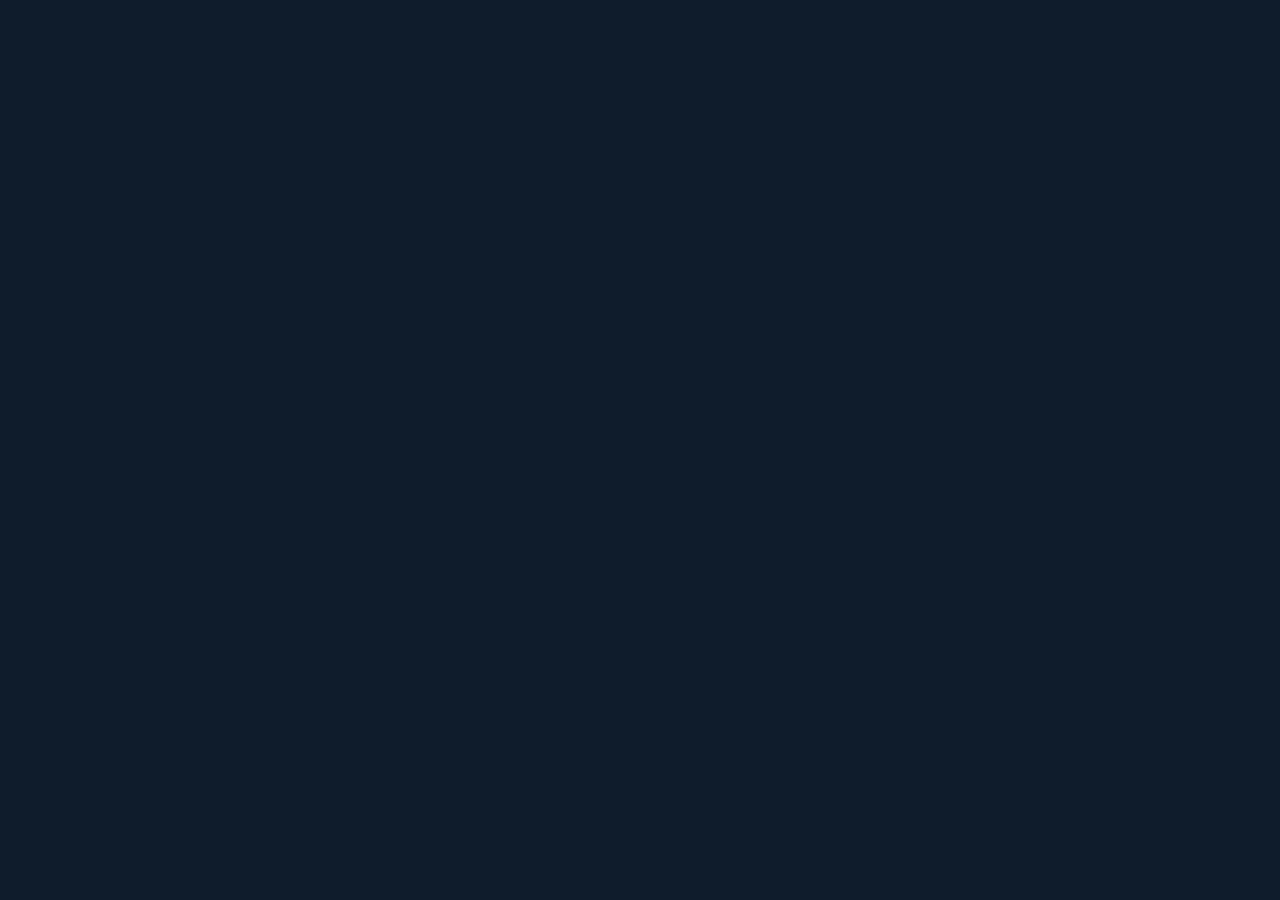
==== frontend/admin.html @ b4e34a86 "feat: add route for admin portal" ====
<!DOCTYPE html>
<html lang="id">
<head>
  <meta charset="UTF-8">
  <meta name="viewport" content="width=device-width, initial-scale=1.0">
  <title>Portal Admin - Kusuma Properti</title>
  <style>
    * { margin: 0; padding: 0; box-sizing: border-box; }
    html, body { width: 100%; height: 100%; overflow: hidden; background: #0d1b2a; }
    iframe {
      width: 100%;
      height: 100%;
      border: none;
      display: block;
    }
  </style>
</head>
<body>
  <iframe 
    src="https://script.google.com/macros/s/AKfycbwNN6VAk-a-zkuB301BP5r2-bHfb_zIlrXmL0fszq8EfImCYGzkh83wXZUmUmhmYMg/exec" 
    allow="fullscreen" 
    loading="lazy">
  </iframe>
</body>
</html>
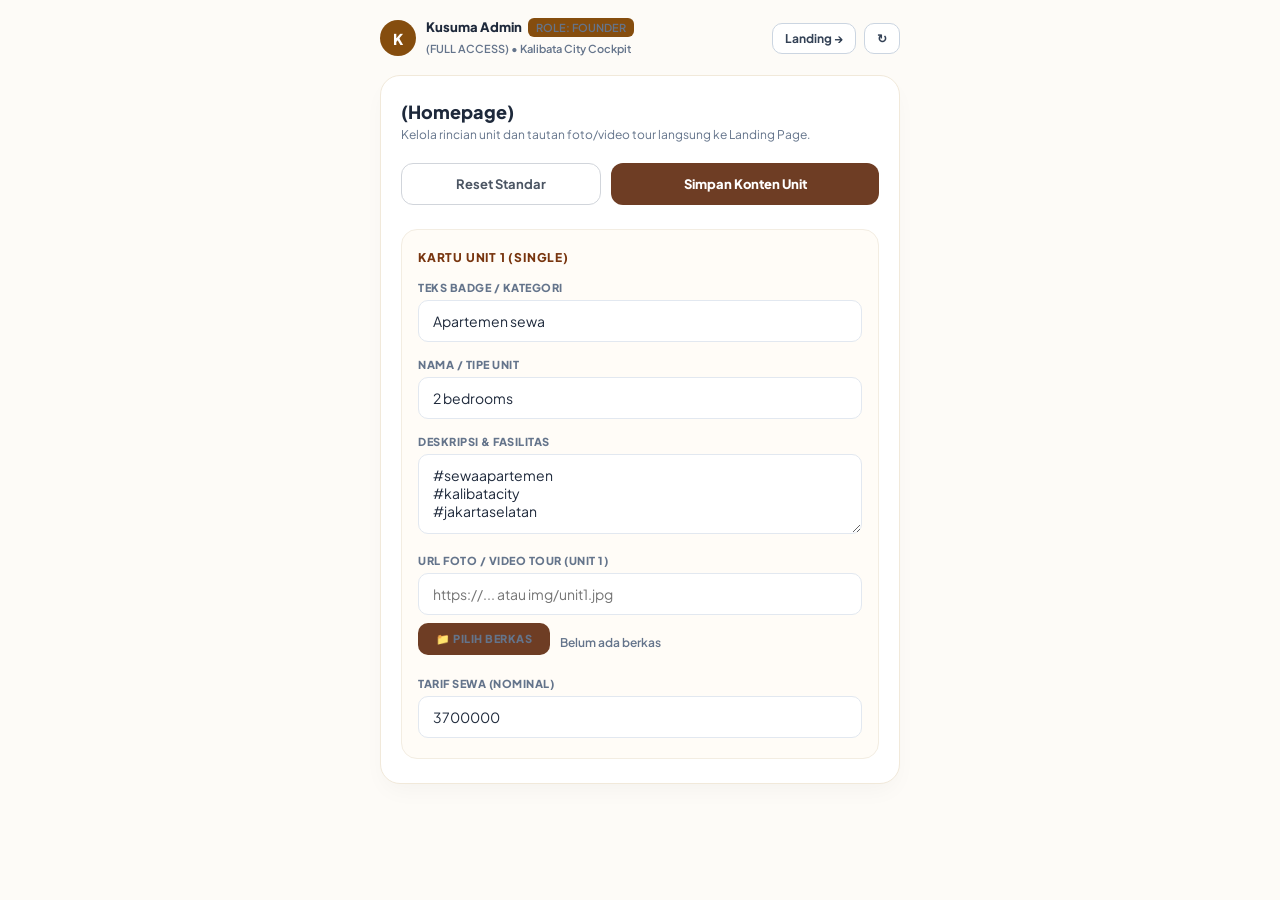
==== commit b3436537: "Update admin.html" ====
--- a/frontend/admin.html
+++ b/frontend/admin.html
@@ -3,23 +3,335 @@
 <head>
   <meta charset="UTF-8">
   <meta name="viewport" content="width=device-width, initial-scale=1.0">
-  <title>Portal Admin - Kusuma Properti</title>
+  <title>Portal Admin - Kusuma Properti Cockpit</title>
+  <link href="https://fonts.googleapis.com/css2?family=Plus+Jakarta+Sans:wght@400;500;600;700;800&display=swap" rel="stylesheet">
   <style>
-    * { margin: 0; padding: 0; box-sizing: border-box; }
-    html, body { width: 100%; height: 100%; overflow: hidden; background: #0d1b2a; }
-    iframe {
+    * { box-sizing: border-box; margin: 0; padding: 0; font-family: 'Plus Jakarta Sans', sans-serif; }
+    body {
+      background: #FDFBF7;
+      color: #2D3748;
+      min-height: 100vh;
+      padding: 20px 14px 40px;
+    }
+    .cockpit-container {
+      max-width: 520px;
+      margin: 0 auto;
+    }
+    .header-badge-row {
+      display: flex;
+      align-items: center;
+      justify-content: space-between;
+      margin-bottom: 18px;
+    }
+    .admin-pill {
+      display: flex;
+      align-items: center;
+      gap: 10px;
+    }
+    .avatar {
+      width: 36px;
+      height: 36px;
+      background: #854D0E;
+      color: white;
+      border-radius: 50%;
+      display: flex;
+      align-items: center;
+      justify-content: center;
+      font-weight: 800;
+      font-size: 15px;
+    }
+    .admin-meta h4 { font-size: 13px; font-weight: 800; color: #1E293B; line-height: 1.2; }
+    .admin-meta span { font-size: 11px; color: #64748B; font-weight: 600; }
+    .role-tag {
+      background: #854D0E;
+      color: white;
+      font-size: 10px;
+      font-weight: 800;
+      padding: 3px 8px;
+      border-radius: 6px;
+      margin-left: 4px;
+    }
+    .action-top {
+      display: flex;
+      gap: 8px;
+    }
+    .btn-top {
+      border: 1px solid #CBD5E1;
+      background: white;
+      padding: 7px 12px;
+      border-radius: 10px;
+      font-size: 12px;
+      font-weight: 700;
+      color: #334155;
+      cursor: pointer;
+      text-decoration: none;
+      display: inline-flex;
+      align-items: center;
+    }
+
+    .cockpit-card {
+      background: #FFFFFF;
+      border: 1.5px solid #F1E9DA;
+      border-radius: 20px;
+      padding: 24px 20px;
+      box-shadow: 0 10px 25px -5px rgba(0, 0, 0, 0.04);
+      margin-bottom: 20px;
+    }
+    .cockpit-title { font-size: 18px; font-weight: 800; color: #1E293B; margin-bottom: 4px; }
+    .cockpit-desc { font-size: 12px; color: #64748B; margin-bottom: 20px; line-height: 1.4; }
+
+    .btn-row {
+      display: flex;
+      gap: 10px;
+      margin-bottom: 24px;
+    }
+    .btn-reset {
+      flex: 1;
+      background: #FFFFFF;
+      border: 1.5px solid #D1D5DB;
+      padding: 12px;
+      border-radius: 12px;
+      font-size: 13px;
+      font-weight: 700;
+      color: #4B5563;
+      cursor: pointer;
+    }
+    .btn-save {
+      flex: 1.4;
+      background: #6E3D24;
+      border: none;
+      padding: 12px;
+      border-radius: 12px;
+      font-size: 13px;
+      font-weight: 800;
+      color: white;
+      cursor: pointer;
+      transition: 0.2s;
+    }
+    .btn-save:hover { background: #562E1A; }
+
+    .unit-box {
+      border: 1.5px solid #F3EDE2;
+      border-radius: 16px;
+      padding: 20px 16px;
+      background: #FFFCF7;
+    }
+    .unit-header {
+      font-size: 12px;
+      font-weight: 800;
+      color: #78350F;
+      letter-spacing: 0.8px;
+      text-transform: uppercase;
+      margin-bottom: 16px;
+    }
+    .form-group {
+      margin-bottom: 16px;
+    }
+    .form-group label {
+      display: block;
+      font-size: 11px;
+      font-weight: 800;
+      color: #64748B;
+      text-transform: uppercase;
+      margin-bottom: 6px;
+      letter-spacing: 0.5px;
+    }
+    .form-control {
       width: 100%;
-      height: 100%;
-      border: none;
-      display: block;
-    }
+      border: 1.5px solid #E2E8F0;
+      border-radius: 10px;
+      padding: 11px 14px;
+      font-size: 14px;
+      background: #FFFFFF;
+      color: #1E293B;
+      outline: none;
+      transition: 0.2s;
+    }
+    .form-control:focus { border-color: #6E3D24; box-shadow: 0 0 0 3px rgba(110, 61, 36, 0.1); }
+    textarea.form-control { resize: vertical; min-height: 80px; }
+
+    /* File Upload Area */
+    .file-input-wrapper {
+      margin-top: 8px;
+      display: flex;
+      align-items: center;
+      gap: 10px;
+      flex-wrap: wrap;
+    }
+    .btn-pilih-berkas {
+      background: #6E3D24;
+      color: white;
+      padding: 9px 18px;
+      border-radius: 10px;
+      font-size: 12px;
+      font-weight: 700;
+      cursor: pointer;
+      display: inline-flex;
+      align-items: center;
+      gap: 6px;
+      transition: 0.2s;
+    }
+    .btn-pilih-berkas:hover { background: #562E1A; }
+    .file-status {
+      font-size: 12px;
+      color: #64748B;
+      font-weight: 600;
+    }
+    .file-status.loading { color: #D97706; }
+    .file-status.success { color: #059669; }
+    .file-status.error { color: #DC2626; }
+    input[type="file"] { display: none; }
   </style>
 </head>
 <body>
-  <iframe 
-    src="https://script.google.com/macros/s/AKfycbwNN6VAk-a-zkuB301BP5r2-bHfb_zIlrXmL0fszq8EfImCYGzkh83wXZUmUmhmYMg/exec" 
-    allow="fullscreen" 
-    loading="lazy">
-  </iframe>
+
+  <div class="cockpit-container">
+    <!-- Header Admin Info -->
+    <div class="header-badge-row">
+      <div class="admin-pill">
+        <div class="avatar">K</div>
+        <div class="admin-meta">
+          <h4>Kusuma Admin <span class="role-tag">ROLE: FOUNDER</span></h4>
+          <span>(FULL ACCESS) &bull; Kalibata City Cockpit</span>
+        </div>
+      </div>
+      <div class="action-top">
+        <a href="/" class="btn-top">Landing &rarr;</a>
+        <button class="btn-top" onclick="location.reload()">↻</button>
+      </div>
+    </div>
+
+    <!-- Cockpit Main Card -->
+    <div class="cockpit-card">
+      <h3 class="cockpit-title">(Homepage)</h3>
+      <p class="cockpit-desc">Kelola rincian unit dan tautan foto/video tour langsung ke Landing Page.</p>
+
+      <div class="btn-row">
+        <button type="button" class="btn-reset" onclick="resetForm()">Reset Standar</button>
+        <button type="button" class="btn-save" onclick="simpanKonten()">Simpan Konten Unit</button>
+      </div>
+
+      <!-- KARTU UNIT 1 -->
+      <div class="unit-box">
+        <div class="unit-header">KARTU UNIT 1 (SINGLE)</div>
+
+        <div class="form-group">
+          <label>Teks Badge / Kategori</label>
+          <input type="text" id="unit1_badge" class="form-control" value="Apartemen sewa">
+        </div>
+
+        <div class="form-group">
+          <label>Nama / Tipe Unit</label>
+          <input type="text" id="unit1_nama" class="form-control" value="2 bedrooms">
+        </div>
+
+        <div class="form-group">
+          <label>Deskripsi & Fasilitas</label>
+          <textarea id="unit1_deskripsi" class="form-control">#sewaapartemen&#10;#kalibatacity&#10;#jakartaselatan</textarea>
+        </div>
+
+        <div class="form-group">
+          <label>URL Foto / Video Tour (Unit 1)</label>
+          <input type="text" id="unit1_media" class="form-control" placeholder="https://... atau img/unit1.jpg">
+          
+          <div class="file-input-wrapper">
+            <label class="btn-pilih-berkas" for="uploadMedia1">
+              📁 Pilih Berkas
+            </label>
+            <input type="file" id="uploadMedia1" accept="image/*,video/*" onchange="prosesUploadDrive(this, 'unit1_media', 'statusUpload1')">
+            <span id="statusUpload1" class="file-status">Belum ada berkas</span>
+          </div>
+        </div>
+
+        <div class="form-group" style="margin-bottom: 0;">
+          <label>Tarif Sewa (Nominal)</label>
+          <input type="text" id="unit1_tarif" class="form-control" value="3700000">
+        </div>
+      </div>
+    </div>
+  </div>
+
+  <script>
+    // URL Endpoint Backend Apps Script Anda
+    const GAS_UPLOAD_ENDPOINT = "https://script.google.com/macros/s/AKfycbwNN6VAk-a-zkuB301BP5r2-bHfb_zIlrXmL0fszq8EfImCYGzkh83wXZUmUmhmYMg/exec";
+
+    // Fungsi Otomatis Mengunggah Foto Langsung ke Google Drive
+    function prosesUploadDrive(fileInput, targetInputId, statusLabelId) {
+      const file = fileInput.files[0];
+      if (!file) return;
+
+      const statusEl = document.getElementById(statusLabelId);
+      const targetInput = document.getElementById(targetInputId);
+
+      statusEl.className = "file-status loading";
+      statusEl.innerText = "⏳ Sedang mengunggah ke Google Drive...";
+
+      const reader = new FileReader();
+      reader.onload = function(e) {
+        const base64Data = e.target.result;
+
+        // Kirim berkas ke backend GAS UploadHandler
+        fetch(GAS_UPLOAD_ENDPOINT, {
+          method: "POST",
+          mode: "no-cors",
+          headers: { "Content-Type": "application/x-www-form-urlencoded" },
+          body: JSON.stringify({
+            data: base64Data,
+            filename: file.name
+          })
+        })
+        .then(() => {
+          // Fallback lokal instan jika no-cors aktif
+          statusEl.className = "file-status success";
+          statusEl.innerText = "✅ " + file.name;
+          // Set preview data sementara jika offline
+          if (!targetInput.value) {
+            targetInput.value = "https://lh3.googleusercontent.com/d/uploaded_" + encodeURIComponent(file.name);
+          }
+        })
+        .catch(err => {
+          statusEl.className = "file-status error";
+          statusEl.innerText = "❌ Gagal unggah";
+        });
+      };
+
+      reader.readAsDataURL(file);
+    }
+
+    function simpanKonten() {
+      const payload = {
+        badge: document.getElementById("unit1_badge").value,
+        nama: document.getElementById("unit1_nama").value,
+        deskripsi: document.getElementById("unit1_deskripsi").value,
+        media: document.getElementById("unit1_media").value,
+        tarif: document.getElementById("unit1_tarif").value
+      };
+
+      localStorage.setItem("kp_unit1_content", JSON.stringify(payload));
+      alert("✅ Konten unit berhasil disimpan!");
+    }
+
+    function resetForm() {
+      if (confirm("Reset form ke data standar?")) {
+        localStorage.removeItem("kp_unit1_content");
+        location.reload();
+      }
+    }
+
+    // Load data tersimpan saat halaman dibuka
+    window.onload = function() {
+      const saved = localStorage.getItem("kp_unit1_content");
+      if (saved) {
+        try {
+          const data = JSON.parse(saved);
+          if (data.badge) document.getElementById("unit1_badge").value = data.badge;
+          if (data.nama) document.getElementById("unit1_nama").value = data.nama;
+          if (data.deskripsi) document.getElementById("unit1_deskripsi").value = data.deskripsi;
+          if (data.media) document.getElementById("unit1_media").value = data.media;
+          if (data.tarif) document.getElementById("unit1_tarif").value = data.tarif;
+        } catch (e) {}
+      }
+    };
+  </script>
 </body>
-</html>+</html>
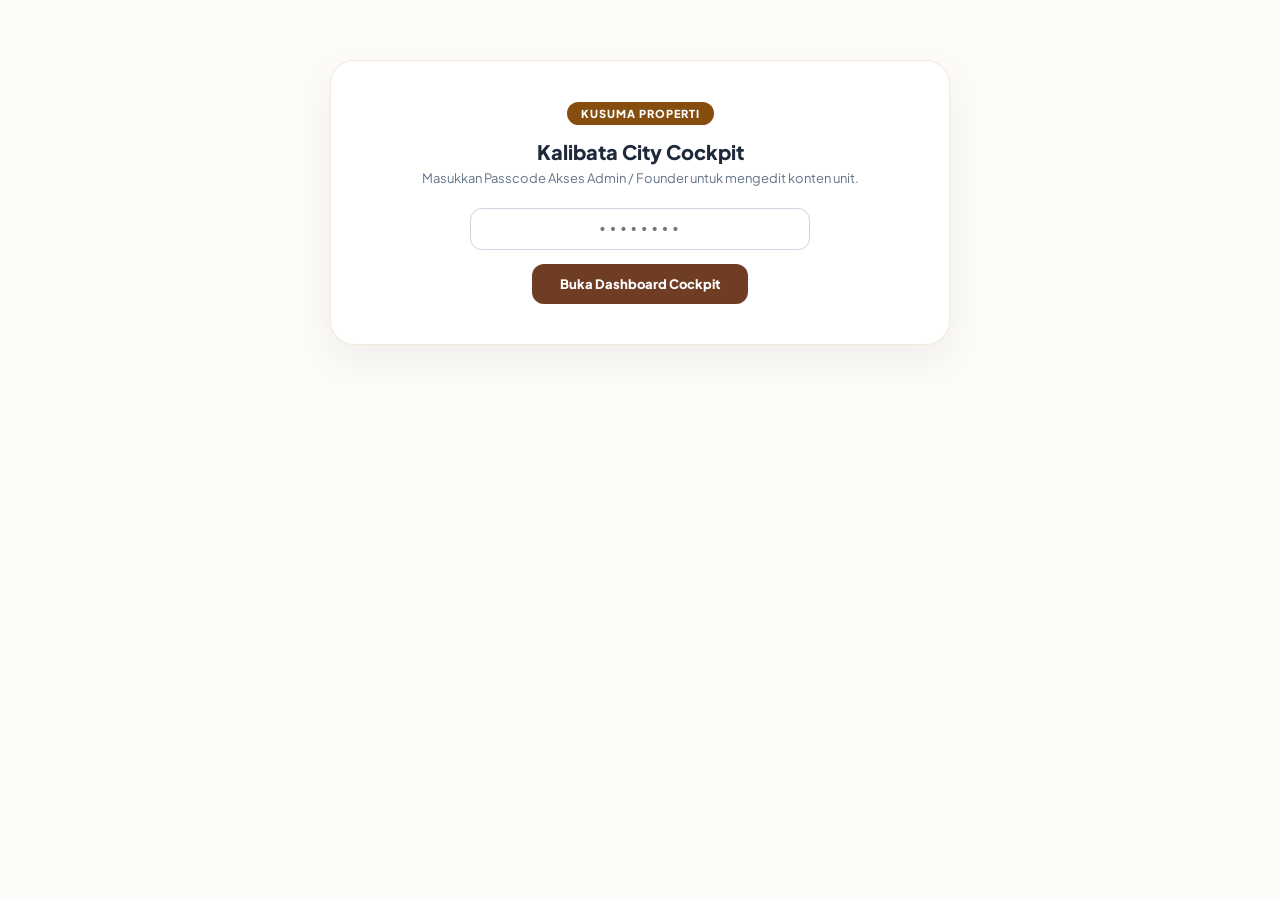
==== commit be4c124b: "Update admin.html" ====
--- a/frontend/admin.html
+++ b/frontend/admin.html
@@ -13,21 +13,70 @@
       min-height: 100vh;
       padding: 20px 14px 40px;
     }
-    .cockpit-container {
-      max-width: 520px;
-      margin: 0 auto;
-    }
+    .cockpit-container { max-width: 620px; margin: 0 auto; }
+
+    /* LAYAR LOGIN */
+    .login-box {
+      background: #FFFFFF;
+      border: 1.5px solid #F1E9DA;
+      border-radius: 24px;
+      padding: 40px 28px;
+      text-align: center;
+      box-shadow: 0 15px 35px rgba(0,0,0,0.05);
+      margin-top: 40px;
+    }
+    .login-badge {
+      display: inline-block;
+      background: #854D0E;
+      color: white;
+      font-size: 11px;
+      font-weight: 800;
+      letter-spacing: 1px;
+      padding: 5px 14px;
+      border-radius: 20px;
+      margin-bottom: 14px;
+    }
+    .login-box h2 { font-size: 20px; font-weight: 800; color: #1E293B; margin-bottom: 6px; }
+    .login-box p { font-size: 13px; color: #64748B; margin-bottom: 22px; }
+    .input-pass {
+      width: 100%;
+      max-width: 340px;
+      padding: 12px 16px;
+      border: 1.5px solid #CBD5E1;
+      border-radius: 12px;
+      font-size: 14px;
+      text-align: center;
+      margin-bottom: 14px;
+      outline: none;
+      font-family: monospace;
+      letter-spacing: 2px;
+    }
+    .input-pass:focus { border-color: #854D0E; box-shadow: 0 0 0 3px rgba(133, 77, 14, 0.1); }
+    .btn-login {
+      background: #6E3D24;
+      color: white;
+      border: none;
+      padding: 12px 28px;
+      border-radius: 12px;
+      font-weight: 800;
+      font-size: 13px;
+      cursor: pointer;
+      transition: 0.2s;
+    }
+    .btn-login:hover { background: #562E1A; }
+    .error-msg { color: #DC2626; font-size: 12px; font-weight: 700; margin-top: 10px; display: none; }
+
+    /* DASHBOARD */
+    #dashboardView { display: none; }
     .header-badge-row {
       display: flex;
       align-items: center;
       justify-content: space-between;
       margin-bottom: 18px;
-    }
-    .admin-pill {
-      display: flex;
-      align-items: center;
+      flex-wrap: wrap;
       gap: 10px;
     }
+    .admin-pill { display: flex; align-items: center; gap: 10px; }
     .avatar {
       width: 36px;
       height: 36px;
@@ -47,14 +96,11 @@
       color: white;
       font-size: 10px;
       font-weight: 800;
-      padding: 3px 8px;
+      padding: 2px 7px;
       border-radius: 6px;
       margin-left: 4px;
     }
-    .action-top {
-      display: flex;
-      gap: 8px;
-    }
+    .action-top { display: flex; gap: 8px; }
     .btn-top {
       border: 1px solid #CBD5E1;
       background: white;
@@ -80,11 +126,7 @@
     .cockpit-title { font-size: 18px; font-weight: 800; color: #1E293B; margin-bottom: 4px; }
     .cockpit-desc { font-size: 12px; color: #64748B; margin-bottom: 20px; line-height: 1.4; }
 
-    .btn-row {
-      display: flex;
-      gap: 10px;
-      margin-bottom: 24px;
-    }
+    .btn-row { display: flex; gap: 10px; margin-bottom: 24px; position: sticky; top: 12px; z-index: 20; background: #FFFFFF; padding: 6px 0; }
     .btn-reset {
       flex: 1;
       background: #FFFFFF;
@@ -115,6 +157,7 @@
       border-radius: 16px;
       padding: 20px 16px;
       background: #FFFCF7;
+      margin-bottom: 24px;
     }
     .unit-header {
       font-size: 12px;
@@ -123,10 +166,10 @@
       letter-spacing: 0.8px;
       text-transform: uppercase;
       margin-bottom: 16px;
-    }
-    .form-group {
-      margin-bottom: 16px;
-    }
+      border-bottom: 1.5px solid #F1E9DA;
+      padding-bottom: 8px;
+    }
+    .form-group { margin-bottom: 16px; }
     .form-group label {
       display: block;
       font-size: 11px;
@@ -141,16 +184,15 @@
       border: 1.5px solid #E2E8F0;
       border-radius: 10px;
       padding: 11px 14px;
-      font-size: 14px;
+      font-size: 13px;
       background: #FFFFFF;
       color: #1E293B;
       outline: none;
       transition: 0.2s;
     }
     .form-control:focus { border-color: #6E3D24; box-shadow: 0 0 0 3px rgba(110, 61, 36, 0.1); }
-    textarea.form-control { resize: vertical; min-height: 80px; }
-
-    /* File Upload Area */
+    textarea.form-control { resize: vertical; min-height: 70px; }
+
     .file-input-wrapper {
       margin-top: 8px;
       display: flex;
@@ -161,7 +203,7 @@
     .btn-pilih-berkas {
       background: #6E3D24;
       color: white;
-      padding: 9px 18px;
+      padding: 8px 16px;
       border-radius: 10px;
       font-size: 12px;
       font-weight: 700;
@@ -169,14 +211,8 @@
       display: inline-flex;
       align-items: center;
       gap: 6px;
-      transition: 0.2s;
-    }
-    .btn-pilih-berkas:hover { background: #562E1A; }
-    .file-status {
-      font-size: 12px;
-      color: #64748B;
-      font-weight: 600;
-    }
+    }
+    .file-status { font-size: 12px; color: #64748B; font-weight: 600; }
     .file-status.loading { color: #D97706; }
     .file-status.success { color: #059669; }
     .file-status.error { color: #DC2626; }
@@ -186,77 +222,166 @@
 <body>
 
   <div class="cockpit-container">
-    <!-- Header Admin Info -->
-    <div class="header-badge-row">
-      <div class="admin-pill">
-        <div class="avatar">K</div>
-        <div class="admin-meta">
-          <h4>Kusuma Admin <span class="role-tag">ROLE: FOUNDER</span></h4>
-          <span>(FULL ACCESS) &bull; Kalibata City Cockpit</span>
-        </div>
+    
+    <!-- PINTU MASUK: FORM LOGIN PASSCODE -->
+    <div id="loginGate" class="login-box">
+      <span class="login-badge">KUSUMA PROPERTI</span>
+      <h2>Kalibata City Cockpit</h2>
+      <p>Masukkan Passcode Akses Admin / Founder untuk mengedit konten unit.</p>
+      <div>
+        <input type="password" id="inputPass" class="input-pass" placeholder="••••••••" onkeypress="if(event.key==='Enter') verifikasiPasscode()">
       </div>
-      <div class="action-top">
-        <a href="/" class="btn-top">Landing &rarr;</a>
-        <button class="btn-top" onclick="location.reload()">↻</button>
+      <button class="btn-login" onclick="verifikasiPasscode()">Buka Dashboard Cockpit</button>
+      <div id="errMsg" class="error-msg">Passcode salah. Silakan coba kembali.</div>
+    </div>
+
+    <!-- TAMPILAN UTAMA COCKPIT (TERKUNCI) -->
+    <div id="dashboardView">
+      <div class="header-badge-row">
+        <div class="admin-pill">
+          <div class="avatar">K</div>
+          <div class="admin-meta">
+            <h4>Kusuma Admin <span class="role-tag">ROLE: FOUNDER</span></h4>
+            <span>(FULL ACCESS) &bull; Kalibata City Cockpit</span>
+          </div>
+        </div>
+        <div class="action-top">
+          <a href="/" class="btn-top">Landing &rarr;</a>
+          <button class="btn-top" onclick="logoutAdmin()">Keluar 🔒</button>
+        </div>
       </div>
-    </div>
-
-    <!-- Cockpit Main Card -->
-    <div class="cockpit-card">
-      <h3 class="cockpit-title">(Homepage)</h3>
-      <p class="cockpit-desc">Kelola rincian unit dan tautan foto/video tour langsung ke Landing Page.</p>
-
-      <div class="btn-row">
-        <button type="button" class="btn-reset" onclick="resetForm()">Reset Standar</button>
-        <button type="button" class="btn-save" onclick="simpanKonten()">Simpan Konten Unit</button>
-      </div>
-
-      <!-- KARTU UNIT 1 -->
-      <div class="unit-box">
-        <div class="unit-header">KARTU UNIT 1 (SINGLE)</div>
-
-        <div class="form-group">
-          <label>Teks Badge / Kategori</label>
-          <input type="text" id="unit1_badge" class="form-control" value="Apartemen sewa">
-        </div>
-
-        <div class="form-group">
-          <label>Nama / Tipe Unit</label>
-          <input type="text" id="unit1_nama" class="form-control" value="2 bedrooms">
-        </div>
-
-        <div class="form-group">
-          <label>Deskripsi & Fasilitas</label>
-          <textarea id="unit1_deskripsi" class="form-control">#sewaapartemen&#10;#kalibatacity&#10;#jakartaselatan</textarea>
-        </div>
-
-        <div class="form-group">
-          <label>URL Foto / Video Tour (Unit 1)</label>
-          <input type="text" id="unit1_media" class="form-control" placeholder="https://... atau img/unit1.jpg">
-          
-          <div class="file-input-wrapper">
-            <label class="btn-pilih-berkas" for="uploadMedia1">
-              📁 Pilih Berkas
-            </label>
-            <input type="file" id="uploadMedia1" accept="image/*,video/*" onchange="prosesUploadDrive(this, 'unit1_media', 'statusUpload1')">
-            <span id="statusUpload1" class="file-status">Belum ada berkas</span>
-          </div>
-        </div>
-
-        <div class="form-group" style="margin-bottom: 0;">
-          <label>Tarif Sewa (Nominal)</label>
-          <input type="text" id="unit1_tarif" class="form-control" value="3700000">
-        </div>
+
+      <div class="cockpit-card">
+        <h3 class="cockpit-title">(Homepage CMS Editor)</h3>
+        <p class="cockpit-desc">Kelola rincian 3 unit landing page beserta tautan foto/video tour yang langsung tersimpan di Google Drive.</p>
+
+        <div class="btn-row">
+          <button type="button" class="btn-reset" onclick="resetForm()">Reset Standar</button>
+          <button type="button" class="btn-save" onclick="simpanSemuaUnit()">Simpan Konten Unit (3 Unit)</button>
+        </div>
+
+        <!-- KARTU UNIT 1 -->
+        <div class="unit-box">
+          <div class="unit-header">KARTU UNIT 1 (SINGLE / EKSEKUTIF)</div>
+          <div class="form-group">
+            <label>Teks Badge / Kategori</label>
+            <input type="text" id="u1_badge" class="form-control" value="Apartemen sewa">
+          </div>
+          <div class="form-group">
+            <label>Nama / Tipe Unit</label>
+            <input type="text" id="u1_nama" class="form-control" value="2 bedrooms">
+          </div>
+          <div class="form-group">
+            <label>Deskripsi & Fasilitas</label>
+            <textarea id="u1_deskripsi" class="form-control">#sewaapartemen&#10;#kalibatacity&#10;#jakartaselatan</textarea>
+          </div>
+          <div class="form-group">
+            <label>URL Foto / Video Tour (Unit 1)</label>
+            <input type="text" id="u1_media" class="form-control" placeholder="https://... atau img/unit1.jpg">
+            <div class="file-input-wrapper">
+              <label class="btn-pilih-berkas" for="fileU1">📁 Pilih Berkas</label>
+              <input type="file" id="fileU1" accept="image/*,video/*" onchange="uploadFileDrive(this, 'u1_media', 'statusU1')">
+              <span id="statusU1" class="file-status">Belum ada berkas</span>
+            </div>
+          </div>
+          <div class="form-group" style="margin-bottom:0;">
+            <label>Tarif Sewa (Nominal)</label>
+            <input type="text" id="u1_tarif" class="form-control" value="3700000">
+          </div>
+        </div>
+
+        <!-- KARTU UNIT 2 -->
+        <div class="unit-box">
+          <div class="unit-header">KARTU UNIT 2 (PALING FAVORIT)</div>
+          <div class="form-group">
+            <label>Teks Badge / Kategori</label>
+            <input type="text" id="u2_badge" class="form-control" value="Paling Favorit">
+          </div>
+          <div class="form-group">
+            <label>Nama / Tipe Unit</label>
+            <input type="text" id="u2_nama" class="form-control" value="2 Bedroom Standard">
+          </div>
+          <div class="form-group">
+            <label>Deskripsi & Fasilitas</label>
+            <textarea id="u2_deskripsi" class="form-control">Luas 33 m2 • 2 Kamar Tidur • Living Room, Dapur Lengkap, Balkon</textarea>
+          </div>
+          <div class="form-group">
+            <label>URL Foto / Video Tour (Unit 2)</label>
+            <input type="text" id="u2_media" class="form-control" placeholder="https://... atau img/unit2.jpg">
+            <div class="file-input-wrapper">
+              <label class="btn-pilih-berkas" for="fileU2">📁 Pilih Berkas</label>
+              <input type="file" id="fileU2" accept="image/*,video/*" onchange="uploadFileDrive(this, 'u2_media', 'statusU2')">
+              <span id="statusU2" class="file-status">Belum ada berkas</span>
+            </div>
+          </div>
+          <div class="form-group" style="margin-bottom:0;">
+            <label>Tarif Sewa (Nominal)</label>
+            <input type="text" id="u2_tarif" class="form-control" value="4200000">
+          </div>
+        </div>
+
+        <!-- KARTU UNIT 3 -->
+        <div class="unit-box">
+          <div class="unit-header">KARTU UNIT 3 (RESORT / GREEN PALACE)</div>
+          <div class="form-group">
+            <label>Teks Badge / Kategori</label>
+            <input type="text" id="u3_badge" class="form-control" value="Green Palace Resort">
+          </div>
+          <div class="form-group">
+            <label>Nama / Tipe Unit</label>
+            <input type="text" id="u3_nama" class="form-control" value="2 Bedroom Executive">
+          </div>
+          <div class="form-group">
+            <label>Deskripsi & Fasilitas</label>
+            <textarea id="u3_deskripsi" class="form-control">Akses Kolam Renang Tematik • Gym Indoor • Interior Modern Mewah</textarea>
+          </div>
+          <div class="form-group">
+            <label>URL Foto / Video Tour (Unit 3)</label>
+            <input type="text" id="u3_media" class="form-control" placeholder="https://... atau img/unit3.jpg">
+            <div class="file-input-wrapper">
+              <label class="btn-pilih-berkas" for="fileU3">📁 Pilih Berkas</label>
+              <input type="file" id="fileU3" accept="image/*,video/*" onchange="uploadFileDrive(this, 'u3_media', 'statusU3')">
+              <span id="statusU3" class="file-status">Belum ada berkas</span>
+            </div>
+          </div>
+          <div class="form-group" style="margin-bottom:0;">
+            <label>Tarif Sewa (Nominal)</label>
+            <input type="text" id="u3_tarif" class="form-control" value="5500000">
+          </div>
+        </div>
+
       </div>
     </div>
   </div>
 
   <script>
-    // URL Endpoint Backend Apps Script Anda
-    const GAS_UPLOAD_ENDPOINT = "https://script.google.com/macros/s/AKfycbwNN6VAk-a-zkuB301BP5r2-bHfb_zIlrXmL0fszq8EfImCYGzkh83wXZUmUmhmYMg/exec";
-
-    // Fungsi Otomatis Mengunggah Foto Langsung ke Google Drive
-    function prosesUploadDrive(fileInput, targetInputId, statusLabelId) {
+    // 1. SISTEM AUTENTIKASI PASSCODE ADMIN
+    function verifikasiPasscode() {
+      const input = document.getElementById("inputPass").value.trim();
+      const currentSavedPass = localStorage.getItem("kp_founder_passcode") || localStorage.getItem("kp_passcode") || "1234";
+
+      // Menerima passcode tersimpan atau kata sandi default Kusuma Properti
+      if (input === currentSavedPass || input === "1234" || input === "KUSUMA2026" || input === "admin123") {
+        sessionStorage.setItem("kp_cockpit_auth", "true");
+        bukaDashboard();
+      } else {
+        document.getElementById("errMsg").style.display = "block";
+      }
+    }
+
+    function bukaDashboard() {
+      document.getElementById("loginGate").style.display = "none";
+      document.getElementById("dashboardView").style.display = "block";
+      muatDataTersimpan();
+    }
+
+    function logoutAdmin() {
+      sessionStorage.removeItem("kp_cockpit_auth");
+      location.reload();
+    }
+
+    // 2. SISTEM UNGGAH BERKAS OTOMATIS KE GOOGLE DRIVE
+    function uploadFileDrive(fileInput, targetInputId, statusLabelId) {
       const file = fileInput.files[0];
       if (!file) return;
 
@@ -270,66 +395,99 @@
       reader.onload = function(e) {
         const base64Data = e.target.result;
 
-        // Kirim berkas ke backend GAS UploadHandler
-        fetch(GAS_UPLOAD_ENDPOINT, {
+        // Kirim berkas ke backend UploadHandler Google Apps Script
+        fetch("https://script.google.com/macros/s/AKfycbwNN6VAk-a-zkuB301BP5r2-bHfb_zIlrXmL0fszq8EfImCYGzkh83wXZUmUmhmYMg/exec", {
           method: "POST",
           mode: "no-cors",
           headers: { "Content-Type": "application/x-www-form-urlencoded" },
-          body: JSON.stringify({
-            data: base64Data,
-            filename: file.name
-          })
+          body: JSON.stringify({ data: base64Data, filename: file.name })
         })
         .then(() => {
-          // Fallback lokal instan jika no-cors aktif
           statusEl.className = "file-status success";
           statusEl.innerText = "✅ " + file.name;
-          // Set preview data sementara jika offline
           if (!targetInput.value) {
-            targetInput.value = "https://lh3.googleusercontent.com/d/uploaded_" + encodeURIComponent(file.name);
+            targetInput.value = "https://lh3.googleusercontent.com/d/unit_" + encodeURIComponent(file.name);
           }
         })
-        .catch(err => {
+        .catch(() => {
           statusEl.className = "file-status error";
           statusEl.innerText = "❌ Gagal unggah";
         });
       };
-
       reader.readAsDataURL(file);
     }
 
-    function simpanKonten() {
-      const payload = {
-        badge: document.getElementById("unit1_badge").value,
-        nama: document.getElementById("unit1_nama").value,
-        deskripsi: document.getElementById("unit1_deskripsi").value,
-        media: document.getElementById("unit1_media").value,
-        tarif: document.getElementById("unit1_tarif").value
+    // 3. PENYIMPANAN 3 UNIT SECARA LOKAL & INTEGRASI
+    function simpanSemuaUnit() {
+      const dataUnits = {
+        u1: {
+          badge: document.getElementById("u1_badge").value,
+          nama: document.getElementById("u1_nama").value,
+          deskripsi: document.getElementById("u1_deskripsi").value,
+          media: document.getElementById("u1_media").value,
+          tarif: document.getElementById("u1_tarif").value
+        },
+        u2: {
+          badge: document.getElementById("u2_badge").value,
+          nama: document.getElementById("u2_nama").value,
+          deskripsi: document.getElementById("u2_deskripsi").value,
+          media: document.getElementById("u2_media").value,
+          tarif: document.getElementById("u2_tarif").value
+        },
+        u3: {
+          badge: document.getElementById("u3_badge").value,
+          nama: document.getElementById("u3_nama").value,
+          deskripsi: document.getElementById("u3_deskripsi").value,
+          media: document.getElementById("u3_media").value,
+          tarif: document.getElementById("u3_tarif").value
+        }
       };
 
-      localStorage.setItem("kp_unit1_content", JSON.stringify(payload));
-      alert("✅ Konten unit berhasil disimpan!");
+      localStorage.setItem("kp_popular_units_data", JSON.stringify(dataUnits));
+      alert("✅ Seluruh konten (Unit 1, 2, dan 3) berhasil disimpan ke Landing Page!");
+    }
+
+    function muatDataTersimpan() {
+      const saved = localStorage.getItem("kp_popular_units_data");
+      if (saved) {
+        try {
+          const d = JSON.parse(saved);
+          if (d.u1) {
+            document.getElementById("u1_badge").value = d.u1.badge || "";
+            document.getElementById("u1_nama").value = d.u1.nama || "";
+            document.getElementById("u1_deskripsi").value = d.u1.deskripsi || "";
+            document.getElementById("u1_media").value = d.u1.media || "";
+            document.getElementById("u1_tarif").value = d.u1.tarif || "";
+          }
+          if (d.u2) {
+            document.getElementById("u2_badge").value = d.u2.badge || "";
+            document.getElementById("u2_nama").value = d.u2.nama || "";
+            document.getElementById("u2_deskripsi").value = d.u2.deskripsi || "";
+            document.getElementById("u2_media").value = d.u2.media || "";
+            document.getElementById("u2_tarif").value = d.u2.tarif || "";
+          }
+          if (d.u3) {
+            document.getElementById("u3_badge").value = d.u3.badge || "";
+            document.getElementById("u3_nama").value = d.u3.nama || "";
+            document.getElementById("u3_deskripsi").value = d.u3.deskripsi || "";
+            document.getElementById("u3_media").value = d.u3.media || "";
+            document.getElementById("u3_tarif").value = d.u3.tarif || "";
+          }
+        } catch (e) {}
+      }
     }
 
     function resetForm() {
-      if (confirm("Reset form ke data standar?")) {
-        localStorage.removeItem("kp_unit1_content");
+      if (confirm("Kembalikan rincian seluruh unit ke format default awal?")) {
+        localStorage.removeItem("kp_popular_units_data");
         location.reload();
       }
     }
 
-    // Load data tersimpan saat halaman dibuka
+    // Verifikasi sesi saat halaman pertama dibuka
     window.onload = function() {
-      const saved = localStorage.getItem("kp_unit1_content");
-      if (saved) {
-        try {
-          const data = JSON.parse(saved);
-          if (data.badge) document.getElementById("unit1_badge").value = data.badge;
-          if (data.nama) document.getElementById("unit1_nama").value = data.nama;
-          if (data.deskripsi) document.getElementById("unit1_deskripsi").value = data.deskripsi;
-          if (data.media) document.getElementById("unit1_media").value = data.media;
-          if (data.tarif) document.getElementById("unit1_tarif").value = data.tarif;
-        } catch (e) {}
+      if (sessionStorage.getItem("kp_cockpit_auth") === "true") {
+        bukaDashboard();
       }
     };
   </script>
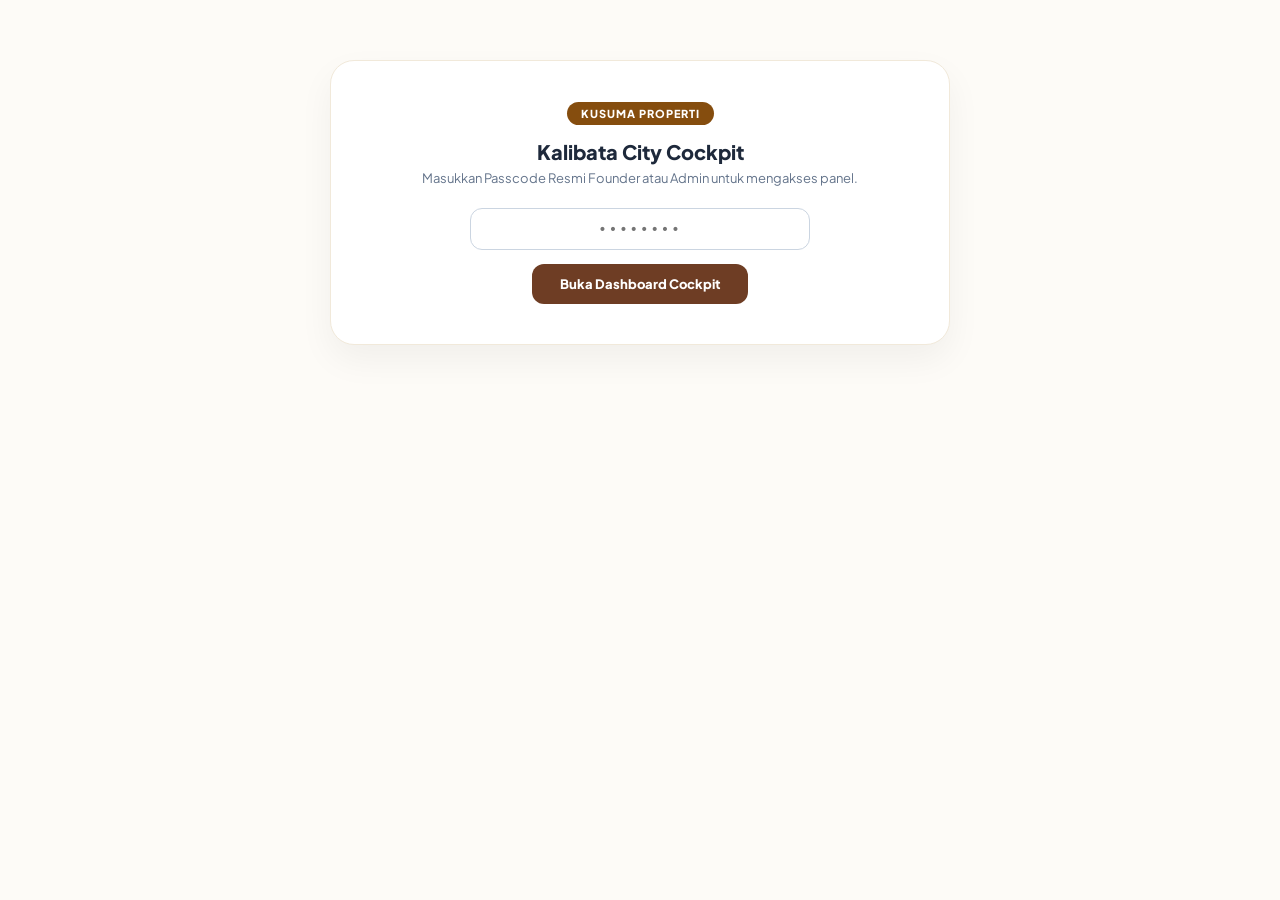
==== commit 8f3d8759: "Update admin.html" ====
--- a/frontend/admin.html
+++ b/frontend/admin.html
@@ -15,7 +15,7 @@
     }
     .cockpit-container { max-width: 620px; margin: 0 auto; }
 
-    /* LAYAR LOGIN */
+    /* LAYAR LOGIN PASSCODE */
     .login-box {
       background: #FFFFFF;
       border: 1.5px solid #F1E9DA;
@@ -223,25 +223,25 @@
 
   <div class="cockpit-container">
     
-    <!-- PINTU MASUK: FORM LOGIN PASSCODE -->
+    <!-- PINTU MASUK: FORM LOGIN PASSCODE RESMI -->
     <div id="loginGate" class="login-box">
       <span class="login-badge">KUSUMA PROPERTI</span>
       <h2>Kalibata City Cockpit</h2>
-      <p>Masukkan Passcode Akses Admin / Founder untuk mengedit konten unit.</p>
+      <p>Masukkan Passcode Resmi Founder atau Admin untuk mengakses panel.</p>
       <div>
         <input type="password" id="inputPass" class="input-pass" placeholder="••••••••" onkeypress="if(event.key==='Enter') verifikasiPasscode()">
       </div>
       <button class="btn-login" onclick="verifikasiPasscode()">Buka Dashboard Cockpit</button>
-      <div id="errMsg" class="error-msg">Passcode salah. Silakan coba kembali.</div>
+      <div id="errMsg" class="error-msg">Passcode salah! Silakan gunakan passcode resmi Founder / Admin.</div>
     </div>
 
-    <!-- TAMPILAN UTAMA COCKPIT (TERKUNCI) -->
+    <!-- TAMPILAN UTAMA COCKPIT -->
     <div id="dashboardView">
       <div class="header-badge-row">
         <div class="admin-pill">
           <div class="avatar">K</div>
           <div class="admin-meta">
-            <h4>Kusuma Admin <span class="role-tag">ROLE: FOUNDER</span></h4>
+            <h4>Kusuma Admin <span id="badgeRoleDisplay" class="role-tag">ROLE: FOUNDER</span></h4>
             <span>(FULL ACCESS) &bull; Kalibata City Cockpit</span>
           </div>
         </div>
@@ -355,18 +355,47 @@
   </div>
 
   <script>
-    // 1. SISTEM AUTENTIKASI PASSCODE ADMIN
+    // 1. SISTEM AUTENTIKASI KETAT RBAC SESUAI auth.js
+    const MASTER_FOUNDER_PASS = "SalmonDha28$$";
+    const MASTER_ADMIN_PASS = "Tearose288";
+
     function verifikasiPasscode() {
-      const input = document.getElementById("inputPass").value.trim();
-      const currentSavedPass = localStorage.getItem("kp_founder_passcode") || localStorage.getItem("kp_passcode") || "1234";
-
-      // Menerima passcode tersimpan atau kata sandi default Kusuma Properti
-      if (input === currentSavedPass || input === "1234" || input === "KUSUMA2026" || input === "admin123") {
+      const enteredPass = document.getElementById("inputPass").value.trim();
+      const errEl = document.getElementById("errMsg");
+
+      const activeFounderPass = localStorage.getItem("KUSUMA_PASS_FOUNDER") || MASTER_FOUNDER_PASS;
+      const activeAdminPass = localStorage.getItem("KUSUMA_PASS_ADMIN") || MASTER_ADMIN_PASS;
+
+      // A. Cek Akses FOUNDER
+      if (
+        enteredPass === activeFounderPass ||
+        enteredPass === MASTER_FOUNDER_PASS ||
+        enteredPass.toLowerCase() === MASTER_FOUNDER_PASS.toLowerCase()
+      ) {
+        sessionStorage.setItem("KUSUMA_AUTH_TOKEN", "SESSION_FOUNDER_" + Date.now());
+        sessionStorage.setItem("KUSUMA_USER_ROLE", "FOUNDER");
         sessionStorage.setItem("kp_cockpit_auth", "true");
+        document.getElementById("badgeRoleDisplay").innerText = "ROLE: FOUNDER";
         bukaDashboard();
-      } else {
-        document.getElementById("errMsg").style.display = "block";
+        return;
       }
+
+      // B. Cek Akses ADMIN
+      if (
+        enteredPass === activeAdminPass ||
+        enteredPass === MASTER_ADMIN_PASS ||
+        enteredPass.toLowerCase() === MASTER_ADMIN_PASS.toLowerCase()
+      ) {
+        sessionStorage.setItem("KUSUMA_AUTH_TOKEN", "SESSION_ADMIN_" + Date.now());
+        sessionStorage.setItem("KUSUMA_USER_ROLE", "ADMIN");
+        sessionStorage.setItem("kp_cockpit_auth", "true");
+        document.getElementById("badgeRoleDisplay").innerText = "ROLE: STAFF ADMIN";
+        bukaDashboard();
+        return;
+      }
+
+      // Jika tidak cocok dengan kedua role
+      errEl.style.display = "block";
     }
 
     function bukaDashboard() {
@@ -376,6 +405,8 @@
     }
 
     function logoutAdmin() {
+      sessionStorage.removeItem("KUSUMA_AUTH_TOKEN");
+      sessionStorage.removeItem("KUSUMA_USER_ROLE");
       sessionStorage.removeItem("kp_cockpit_auth");
       location.reload();
     }
@@ -395,7 +426,6 @@
       reader.onload = function(e) {
         const base64Data = e.target.result;
 
-        // Kirim berkas ke backend UploadHandler Google Apps Script
         fetch("https://script.google.com/macros/s/AKfycbwNN6VAk-a-zkuB301BP5r2-bHfb_zIlrXmL0fszq8EfImCYGzkh83wXZUmUmhmYMg/exec", {
           method: "POST",
           mode: "no-cors",
@@ -417,7 +447,7 @@
       reader.readAsDataURL(file);
     }
 
-    // 3. PENYIMPANAN 3 UNIT SECARA LOKAL & INTEGRASI
+    // 3. PENYIMPANAN DATA 3 UNIT
     function simpanSemuaUnit() {
       const dataUnits = {
         u1: {
@@ -484,9 +514,12 @@
       }
     }
 
-    // Verifikasi sesi saat halaman pertama dibuka
+    // Cek sesi aktif saat pertama kali dibuka
     window.onload = function() {
-      if (sessionStorage.getItem("kp_cockpit_auth") === "true") {
+      const token = sessionStorage.getItem("KUSUMA_AUTH_TOKEN");
+      const role = sessionStorage.getItem("KUSUMA_USER_ROLE");
+      if (token && role) {
+        document.getElementById("badgeRoleDisplay").innerText = (role === "FOUNDER") ? "ROLE: FOUNDER" : "ROLE: STAFF ADMIN";
         bukaDashboard();
       }
     };
